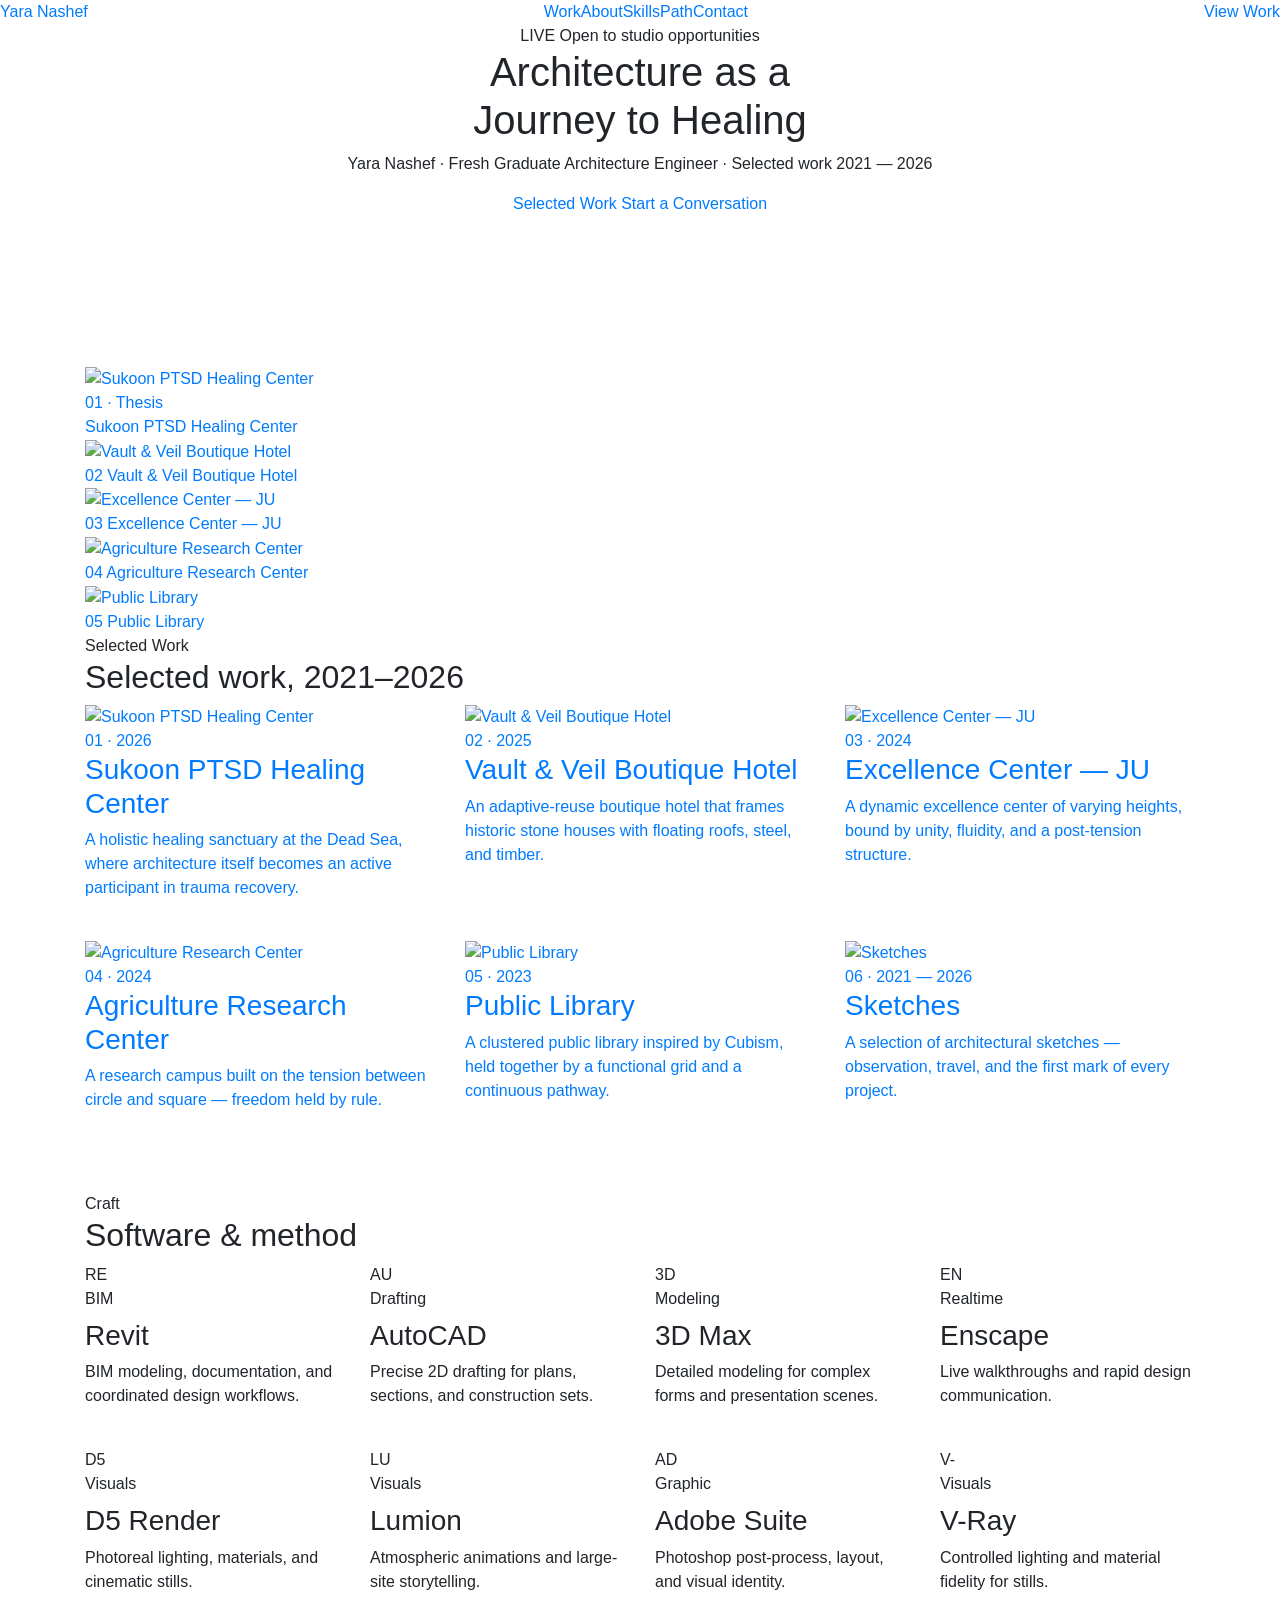
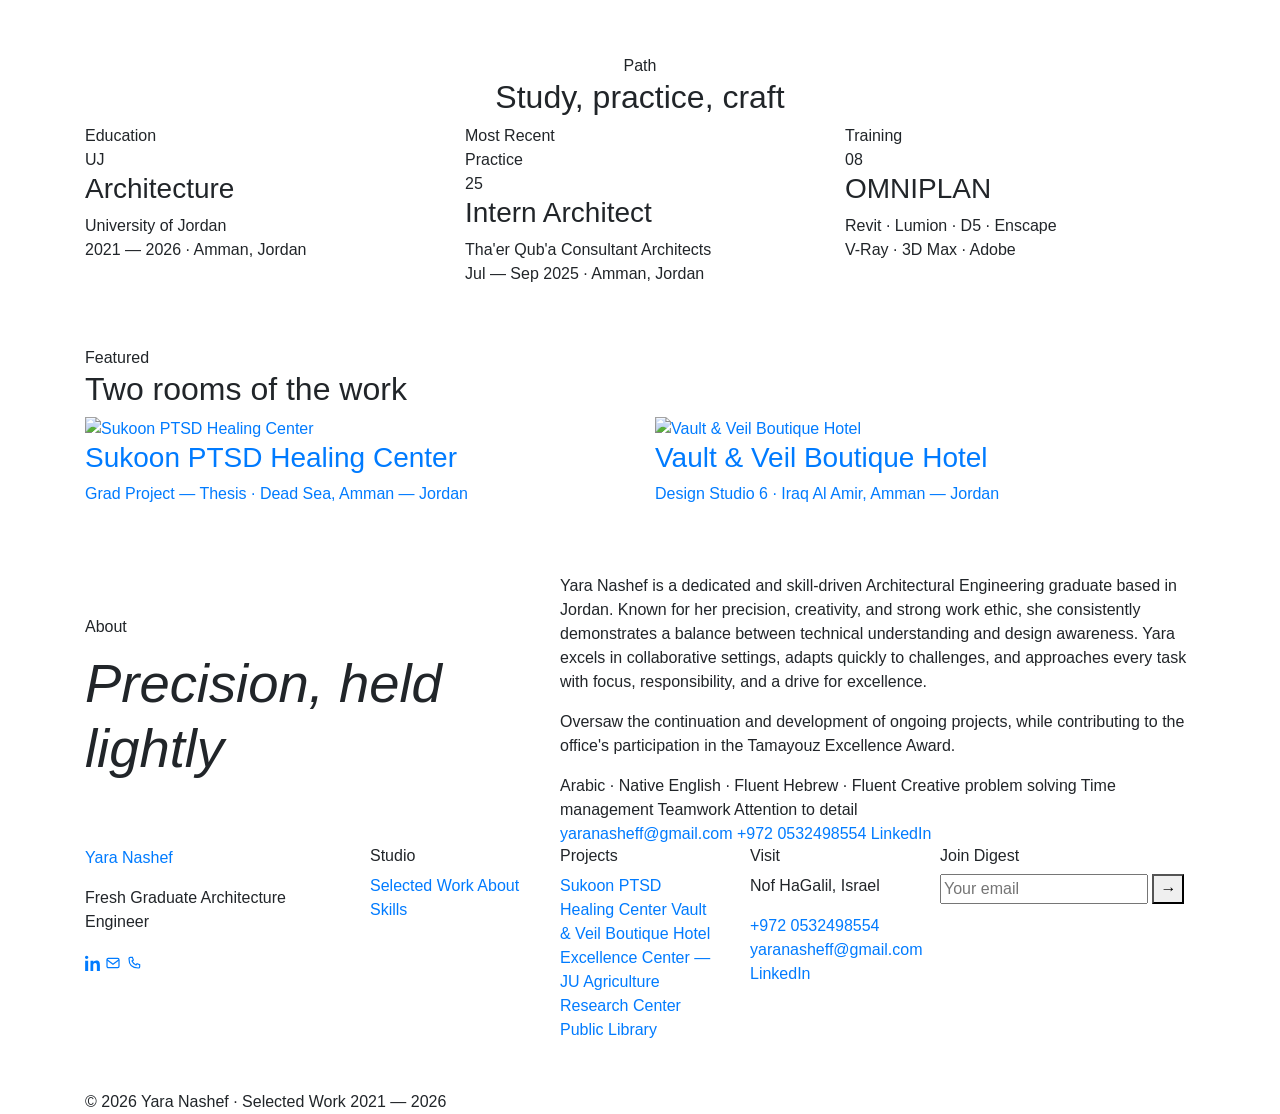
==== docs/index.html @ a408b19b "Publish a static GitHub Pages preview of the portfolio. Co-authored-by: Cursor <cursoragent@cursor.c" ====
<!DOCTYPE html>
<html lang="en">
<head>
    <meta charset="utf-8">
    <meta name="viewport" content="width=device-width, initial-scale=1, viewport-fit=cover">
    <meta name="csrf-token" content="AElKQlkYOIMWTBFy4ZyYw6iFnh1Fe846OutePSgZ">
    <title>Yara Nashef — Portfolio</title>
    <meta name="description" content="Fresh Graduate Architecture Engineer · Selected work 2021–2026">
    <link rel="icon" href="/Portfolio_Ya/favicon.svg" type="image/svg+xml">
    <link rel="icon" href="/Portfolio_Ya/favicon.png" type="image/png" sizes="32x32">
    <link rel="shortcut icon" href="/Portfolio_Ya/favicon.ico">
    <link rel="apple-touch-icon" href="/Portfolio_Ya/apple-touch-icon.png">
    <meta name="theme-color" content="#0a0a0a">
    <link rel="preconnect" href="https://fonts.googleapis.com">
    <link rel="preconnect" href="https://fonts.gstatic.com" crossorigin>
    <link href="https://fonts.googleapis.com/css2?family=Inter:wght@300;400;500;600;700&family=Playfair+Display:ital,wght@0,500;0,700;1,500;1,700&display=swap" rel="stylesheet">
    <link rel="stylesheet" href="https://cdn.jsdelivr.net/npm/bootstrap@4.6.2/dist/css/bootstrap.min.css">
    <link rel="stylesheet" href="/Portfolio_Ya/css/app.css">
</head>
<body>
<div class="page">
    <nav class="navbar-yn d-flex align-items-center justify-content-between">
        <a class="logo" href="https://techsolutions999.github.io/Portfolio_Ya">Yara Nashef</a>
        <div class="nav-links d-none d-lg-flex align-items-center">
            <a href="https://techsolutions999.github.io/Portfolio_Ya#work">Work</a>
            <a href="https://techsolutions999.github.io/Portfolio_Ya#about">About</a>
            <a href="https://techsolutions999.github.io/Portfolio_Ya#skills">Skills</a>
            <a href="https://techsolutions999.github.io/Portfolio_Ya#path">Path</a>
            <a href="https://techsolutions999.github.io/Portfolio_Ya#contact">Contact</a>
        </div>
        <div class="d-flex align-items-center">
            <a class="btn-pill btn-solid d-none d-md-inline-flex" href="https://techsolutions999.github.io/Portfolio_Ya#work">View Work</a>
            <button class="btn-pill btn-line d-lg-none ml-2 navbar-toggler" type="button">Menu</button>
        </div>
    </nav>
    <div id="ynNav" class="yn-menu d-lg-none collapse">
        <div class="glass yn-menu-card">
            <a href="https://techsolutions999.github.io/Portfolio_Ya#work">Work</a>
            <a href="https://techsolutions999.github.io/Portfolio_Ya#about">About</a>
            <a href="https://techsolutions999.github.io/Portfolio_Ya#skills">Skills</a>
            <a href="https://techsolutions999.github.io/Portfolio_Ya#path">Path</a>
            <a href="https://techsolutions999.github.io/Portfolio_Ya#contact">Contact</a>
            <a class="btn-pill btn-solid" href="https://techsolutions999.github.io/Portfolio_Ya#work">View Work</a>
        </div>
    </div>

    
<section class="hero">
    <div class="hero-glow"></div>
    <div class="container">
        <div class="text-center reveal">
            <div class="live-pill">
                <span class="live-dot"></span>
                <span class="live-k">LIVE</span>
                <span class="live-t">Open to studio opportunities</span>
            </div>
            <h1>Architecture as a<br><span class="gold">Journey</span> to Healing</h1>
            <p class="hero-lead">
                Yara Nashef · Fresh Graduate Architecture Engineer · Selected work 2021 — 2026
            </p>
            <div class="hero-cta justify-content-center">
                <a class="btn-pill btn-line" href="#work">Selected Work</a>
                <a class="btn-pill btn-solid" href="#contact">Start a Conversation</a>
            </div>
        </div>

        <div class="hero-stage">
            <svg id="neural"></svg>
            <a class="center-node glass d-block" href="https://techsolutions999.github.io/Portfolio_Ya/work/sukoon-ptsd-healing-center/" data-node="center">
                <img src="/Portfolio_Ya/images/works/15.jpeg" alt="Sukoon PTSD Healing Center">
                <div class="center-cap glass">
                    <span class="label">01 · Thesis</span>
                    <div class="serif center-title">Sukoon PTSD Healing Center</div>
                </div>
            </a>
            <div class="sat-wrap">
                                    <a class="sat sat-1 glass reveal" href="https://techsolutions999.github.io/Portfolio_Ya/work/vault-veil-boutique-hotel/" data-node="sat1">
                        <img src="/Portfolio_Ya/images/works/23.jpeg" alt="Vault &amp; Veil Boutique Hotel">
                        <div class="sat-body">
                            <span class="label">02</span>
                            <span class="sat-name">Vault &amp; Veil Boutique Hotel</span>
                        </div>
                    </a>
                                    <a class="sat sat-2 glass reveal" href="https://techsolutions999.github.io/Portfolio_Ya/work/excellence-center/" data-node="sat2">
                        <img src="/Portfolio_Ya/images/works/44.jpeg" alt="Excellence Center — JU">
                        <div class="sat-body">
                            <span class="label">03</span>
                            <span class="sat-name">Excellence Center — JU</span>
                        </div>
                    </a>
                                    <a class="sat sat-3 glass reveal" href="https://techsolutions999.github.io/Portfolio_Ya/work/agriculture-research-center/" data-node="sat3">
                        <img src="/Portfolio_Ya/images/works/55.jpeg" alt="Agriculture Research Center">
                        <div class="sat-body">
                            <span class="label">04</span>
                            <span class="sat-name">Agriculture Research Center</span>
                        </div>
                    </a>
                                    <a class="sat sat-4 glass reveal" href="https://techsolutions999.github.io/Portfolio_Ya/work/public-library/" data-node="sat4">
                        <img src="/Portfolio_Ya/images/works/61.jpeg" alt="Public Library">
                        <div class="sat-body">
                            <span class="label">05</span>
                            <span class="sat-name">Public Library</span>
                        </div>
                    </a>
                            </div>
        </div>
    </div>
</section>

<section class="section" id="work">
    <div class="container">
        <div class="section-head reveal-up">
            <div class="label">Selected Work</div>
            <h2>Selected work, 2021–2026</h2>
        </div>
        <div class="row">
                            <div class="col-12 col-sm-6 col-lg-4 mb-4 reveal-up">
                    <a class="work-card glass" href="https://techsolutions999.github.io/Portfolio_Ya/work/sukoon-ptsd-healing-center/">
                        <img src="/Portfolio_Ya/images/works/15.jpeg" alt="Sukoon PTSD Healing Center">
                        <div class="pad">
                            <div class="code">01 · 2026</div>
                            <h3>Sukoon PTSD Healing Center</h3>
                            <p>A holistic healing sanctuary at the Dead Sea, where architecture itself becomes an active participant in trauma recovery.</p>
                        </div>
                    </a>
                </div>
                            <div class="col-12 col-sm-6 col-lg-4 mb-4 reveal-up">
                    <a class="work-card glass" href="https://techsolutions999.github.io/Portfolio_Ya/work/vault-veil-boutique-hotel/">
                        <img src="/Portfolio_Ya/images/works/23.jpeg" alt="Vault &amp; Veil Boutique Hotel">
                        <div class="pad">
                            <div class="code">02 · 2025</div>
                            <h3>Vault &amp; Veil Boutique Hotel</h3>
                            <p>An adaptive-reuse boutique hotel that frames historic stone houses with floating roofs, steel, and timber.</p>
                        </div>
                    </a>
                </div>
                            <div class="col-12 col-sm-6 col-lg-4 mb-4 reveal-up">
                    <a class="work-card glass" href="https://techsolutions999.github.io/Portfolio_Ya/work/excellence-center/">
                        <img src="/Portfolio_Ya/images/works/44.jpeg" alt="Excellence Center — JU">
                        <div class="pad">
                            <div class="code">03 · 2024</div>
                            <h3>Excellence Center — JU</h3>
                            <p>A dynamic excellence center of varying heights, bound by unity, fluidity, and a post-tension structure.</p>
                        </div>
                    </a>
                </div>
                            <div class="col-12 col-sm-6 col-lg-4 mb-4 reveal-up">
                    <a class="work-card glass" href="https://techsolutions999.github.io/Portfolio_Ya/work/agriculture-research-center/">
                        <img src="/Portfolio_Ya/images/works/55.jpeg" alt="Agriculture Research Center">
                        <div class="pad">
                            <div class="code">04 · 2024</div>
                            <h3>Agriculture Research Center</h3>
                            <p>A research campus built on the tension between circle and square — freedom held by rule.</p>
                        </div>
                    </a>
                </div>
                            <div class="col-12 col-sm-6 col-lg-4 mb-4 reveal-up">
                    <a class="work-card glass" href="https://techsolutions999.github.io/Portfolio_Ya/work/public-library/">
                        <img src="/Portfolio_Ya/images/works/61.jpeg" alt="Public Library">
                        <div class="pad">
                            <div class="code">05 · 2023</div>
                            <h3>Public Library</h3>
                            <p>A clustered public library inspired by Cubism, held together by a functional grid and a continuous pathway.</p>
                        </div>
                    </a>
                </div>
                            <div class="col-12 col-sm-6 col-lg-4 mb-4 reveal-up">
                    <a class="work-card glass" href="https://techsolutions999.github.io/Portfolio_Ya/work/sketches/">
                        <img src="/Portfolio_Ya/images/works/76.jpeg" alt="Sketches">
                        <div class="pad">
                            <div class="code">06 · 2021 — 2026</div>
                            <h3>Sketches</h3>
                            <p>A selection of architectural sketches — observation, travel, and the first mark of every project.</p>
                        </div>
                    </a>
                </div>
                    </div>
    </div>
</section>

<section class="section" id="skills" style="padding-top:40px;">
    <div class="container">
        <div class="section-head reveal-up">
            <div class="label">Craft</div>
            <h2>Software & method</h2>
        </div>
        <div class="row">
                            <div class="col-6 col-lg-3 mb-4 reveal-up">
                    <div class="skill-card glass">
                        <div class="ico">RE</div>
                        <div class="label mb-2">BIM</div>
                        <h3>Revit</h3>
                        <p>BIM modeling, documentation, and coordinated design workflows.</p>
                    </div>
                </div>
                            <div class="col-6 col-lg-3 mb-4 reveal-up">
                    <div class="skill-card glass">
                        <div class="ico">AU</div>
                        <div class="label mb-2">Drafting</div>
                        <h3>AutoCAD</h3>
                        <p>Precise 2D drafting for plans, sections, and construction sets.</p>
                    </div>
                </div>
                            <div class="col-6 col-lg-3 mb-4 reveal-up">
                    <div class="skill-card glass">
                        <div class="ico">3D</div>
                        <div class="label mb-2">Modeling</div>
                        <h3>3D Max</h3>
                        <p>Detailed modeling for complex forms and presentation scenes.</p>
                    </div>
                </div>
                            <div class="col-6 col-lg-3 mb-4 reveal-up">
                    <div class="skill-card glass">
                        <div class="ico">EN</div>
                        <div class="label mb-2">Realtime</div>
                        <h3>Enscape</h3>
                        <p>Live walkthroughs and rapid design communication.</p>
                    </div>
                </div>
                            <div class="col-6 col-lg-3 mb-4 reveal-up">
                    <div class="skill-card glass">
                        <div class="ico">D5</div>
                        <div class="label mb-2">Visuals</div>
                        <h3>D5 Render</h3>
                        <p>Photoreal lighting, materials, and cinematic stills.</p>
                    </div>
                </div>
                            <div class="col-6 col-lg-3 mb-4 reveal-up">
                    <div class="skill-card glass">
                        <div class="ico">LU</div>
                        <div class="label mb-2">Visuals</div>
                        <h3>Lumion</h3>
                        <p>Atmospheric animations and large-site storytelling.</p>
                    </div>
                </div>
                            <div class="col-6 col-lg-3 mb-4 reveal-up">
                    <div class="skill-card glass">
                        <div class="ico">AD</div>
                        <div class="label mb-2">Graphic</div>
                        <h3>Adobe Suite</h3>
                        <p>Photoshop post-process, layout, and visual identity.</p>
                    </div>
                </div>
                            <div class="col-6 col-lg-3 mb-4 reveal-up">
                    <div class="skill-card glass">
                        <div class="ico">V-</div>
                        <div class="label mb-2">Visuals</div>
                        <h3>V-Ray</h3>
                        <p>Controlled lighting and material fidelity for stills.</p>
                    </div>
                </div>
                    </div>
    </div>
</section>

<section class="section" id="path" style="padding-top:20px;">
    <div class="container">
        <div class="section-head text-center reveal-up">
            <div class="label">Path</div>
            <h2>Study, practice, craft</h2>
        </div>
        <div class="row justify-content-center">
            <div class="col-lg-4 mb-4 reveal-up">
                <div class="path-card glass">
                    <div class="label">Education</div>
                    <div class="num">UJ</div>
                    <h3>Architecture</h3>
                    <p>University of Jordan<br>2021 — 2026 · Amman, Jordan</p>
                </div>
            </div>
            <div class="col-lg-4 mb-4 reveal-up">
                <div class="path-card glass hot">
                    <div class="badge-pop">Most Recent</div>
                    <div class="label">Practice</div>
                    <div class="num">25</div>
                    <h3>Intern Architect</h3>
                    <p>Tha&#039;er Qub&#039;a Consultant Architects<br>Jul — Sep 2025 · Amman, Jordan</p>
                </div>
            </div>
            <div class="col-lg-4 mb-4 reveal-up">
                <div class="path-card glass">
                    <div class="label">Training</div>
                    <div class="num">08</div>
                    <h3>OMNIPLAN</h3>
                    <p>Revit · Lumion · D5 · Enscape<br>V-Ray · 3D Max · Adobe</p>
                </div>
            </div>
        </div>
    </div>
</section>

<section class="section" id="featured" style="padding-top:20px;">
    <div class="container">
        <div class="section-head reveal-up">
            <div class="label">Featured</div>
            <h2>Two rooms of the work</h2>
        </div>
        <div class="row">
                            <div class="col-lg-6 mb-5 reveal-up">
                    <a class="feat-card" href="https://techsolutions999.github.io/Portfolio_Ya/work/sukoon-ptsd-healing-center/">
                        <div class="ratio glass">
                            <img src="/Portfolio_Ya/images/works/15.jpeg" alt="Sukoon PTSD Healing Center">
                        </div>
                        <div class="cap">
                            <h3>Sukoon PTSD Healing Center</h3>
                            <div class="role">Grad Project — Thesis · Dead Sea, Amman — Jordan</div>
                        </div>
                    </a>
                </div>
                            <div class="col-lg-6 mb-5 reveal-up">
                    <a class="feat-card" href="https://techsolutions999.github.io/Portfolio_Ya/work/vault-veil-boutique-hotel/">
                        <div class="ratio glass">
                            <img src="/Portfolio_Ya/images/works/23.jpeg" alt="Vault &amp; Veil Boutique Hotel">
                        </div>
                        <div class="cap">
                            <h3>Vault &amp; Veil Boutique Hotel</h3>
                            <div class="role">Design Studio 6 · Iraq Al Amir, Amman — Jordan</div>
                        </div>
                    </a>
                </div>
                    </div>
    </div>
</section>

<section class="section" id="about" style="padding-top:20px;">
    <div class="container">
        <div class="row align-items-center">
            <div class="col-lg-5 mb-4 reveal-up">
                <div class="label">About</div>
                <h2 class="serif" style="font-style:italic;font-size:clamp(2rem,5vw,3.4rem);margin:12px 0 0;">Precision, held lightly</h2>
            </div>
            <div class="col-lg-7 about-grid reveal-up">
                <p>Yara Nashef is a dedicated and skill-driven Architectural Engineering graduate based in Jordan. Known for her precision, creativity, and strong work ethic, she consistently demonstrates a balance between technical understanding and design awareness. Yara excels in collaborative settings, adapts quickly to challenges, and approaches every task with focus, responsibility, and a drive for excellence.</p>
                <p class="mt-3">Oversaw the continuation and development of ongoing projects, while contributing to the office&#039;s participation in the Tamayouz Excellence Award.</p>
                <div class="lang-row">
                                            <span class="lang-chip">Arabic · Native</span>
                                            <span class="lang-chip">English · Fluent</span>
                                            <span class="lang-chip">Hebrew · Fluent</span>
                                                                <span class="lang-chip">Creative problem solving</span>
                                            <span class="lang-chip">Time management</span>
                                            <span class="lang-chip">Teamwork</span>
                                            <span class="lang-chip">Attention to detail</span>
                                    </div>
                <div class="lang-row">
                    <a class="lang-chip" href="mailto:yaranasheff@gmail.com">yaranasheff@gmail.com</a>
                    <a class="lang-chip" href="tel:+972532498554">+972 0532498554</a>
                    <a class="lang-chip" href="https://www.linkedin.com/in/yara-nashef-32b952216/" target="_blank" rel="noopener">LinkedIn</a>
                </div>
            </div>
        </div>
    </div>
</section>

    <footer class="site-footer" id="contact">
        <div class="container">
            <div class="row">
                <div class="col-12 col-lg-3 foot-col mb-4 mb-lg-5">
                    <a class="logo serif foot-logo" href="https://techsolutions999.github.io/Portfolio_Ya">Yara Nashef</a>
                    <p class="mt-3">Fresh Graduate Architecture Engineer</p>
                    <div class="soc-row mt-3">
                        <a class="soc" href="https://www.linkedin.com/in/yara-nashef-32b952216/" target="_blank" rel="noopener" aria-label="LinkedIn">
                            <svg width="16" height="16" viewBox="0 0 24 24" fill="currentColor"><path d="M4.98 3.5C4.98 4.88 3.88 6 2.5 6S0 4.88 0 3.5 1.12 1 2.5 1s2.48 1.12 2.48 2.5zM.24 8.5h4.52V24H.24V8.5zM8.24 8.5h4.33v2.12h.06c.6-1.14 2.08-2.34 4.28-2.34 4.58 0 5.43 3.01 5.43 6.93V24h-4.52v-7.69c0-1.83-.03-4.19-2.55-4.19-2.56 0-2.95 2-2.95 4.06V24H8.24V8.5z"/></svg>
                        </a>
                        <a class="soc" href="mailto:yaranasheff@gmail.com" aria-label="Email">
                            <svg width="16" height="16" viewBox="0 0 24 24" fill="none" stroke="currentColor" stroke-width="1.8"><rect x="3" y="5" width="18" height="14" rx="2"/><path d="M3 7l9 7 9-7"/></svg>
                        </a>
                        <a class="soc" href="tel:+972532498554" aria-label="Phone">
                            <svg width="16" height="16" viewBox="0 0 24 24" fill="none" stroke="currentColor" stroke-width="1.8"><path d="M6.5 3.5h3l1.5 4-2 1.5a12 12 0 006 6l1.5-2 4 1.5v3c0 1-1 2-2 2C9 19.5 4.5 15 4.5 5.5c0-1 1-2 2-2z"/></svg>
                        </a>
                    </div>
                </div>
                <div class="col-6 col-lg-2 foot-col mb-4 mb-lg-5">
                    <h6>Studio</h6>
                    <a href="https://techsolutions999.github.io/Portfolio_Ya#work">Selected Work</a>
                    <a href="https://techsolutions999.github.io/Portfolio_Ya#about">About</a>
                    <a href="https://techsolutions999.github.io/Portfolio_Ya#skills">Skills</a>
                </div>
                <div class="col-6 col-lg-2 foot-col mb-4 mb-lg-5">
                    <h6>Projects</h6>
                                            <a href="https://techsolutions999.github.io/Portfolio_Ya/work/sukoon-ptsd-healing-center/">Sukoon PTSD Healing Center</a>
                                            <a href="https://techsolutions999.github.io/Portfolio_Ya/work/vault-veil-boutique-hotel/">Vault &amp; Veil Boutique Hotel</a>
                                            <a href="https://techsolutions999.github.io/Portfolio_Ya/work/excellence-center/">Excellence Center — JU</a>
                                            <a href="https://techsolutions999.github.io/Portfolio_Ya/work/agriculture-research-center/">Agriculture Research Center</a>
                                            <a href="https://techsolutions999.github.io/Portfolio_Ya/work/public-library/">Public Library</a>
                                    </div>
                <div class="col-12 col-sm-6 col-lg-2 foot-col mb-4 mb-lg-5">
                    <h6>Visit</h6>
                    <p>Nof HaGalil, Israel</p>
                    <a href="tel:+972532498554">+972 0532498554</a>
                    <a href="mailto:yaranasheff@gmail.com">yaranasheff@gmail.com</a>
                    <a href="https://www.linkedin.com/in/yara-nashef-32b952216/" target="_blank" rel="noopener">LinkedIn</a>
                </div>
                <div class="col-12 col-sm-6 col-lg-3 foot-col mb-4 mb-lg-5">
                    <h6>Join Digest</h6>
                                        <form method="POST" action="mailto:yaranasheff@gmail.com">
                        <input type="hidden" name="_token" value="AElKQlkYOIMWTBFy4ZyYw6iFnh1Fe846OutePSgZ" autocomplete="off">                        <input type="hidden" name="name" value="Digest">
                        <input type="hidden" name="message" value="Please add me to the studio digest.">
                        <div class="digest">
                            <input type="email" name="email" placeholder="Your email" required>
                            <button type="submit" aria-label="Send">→</button>
                        </div>
                    </form>
                </div>
            </div>
            <div class="copy">© 2026 Yara Nashef · Selected Work 2021 — 2026</div>
        </div>
    </footer>
</div>
<script src="https://code.jquery.com/jquery-3.6.0.min.js"></script>
<script src="https://cdn.jsdelivr.net/npm/bootstrap@4.6.2/dist/js/bootstrap.bundle.min.js"></script>
<script src="https://cdnjs.cloudflare.com/ajax/libs/gsap/3.12.5/gsap.min.js"></script>
<script src="https://cdnjs.cloudflare.com/ajax/libs/gsap/3.12.5/ScrollTrigger.min.js"></script>
<script src="/Portfolio_Ya/js/app.js"></script>
</body>
</html>
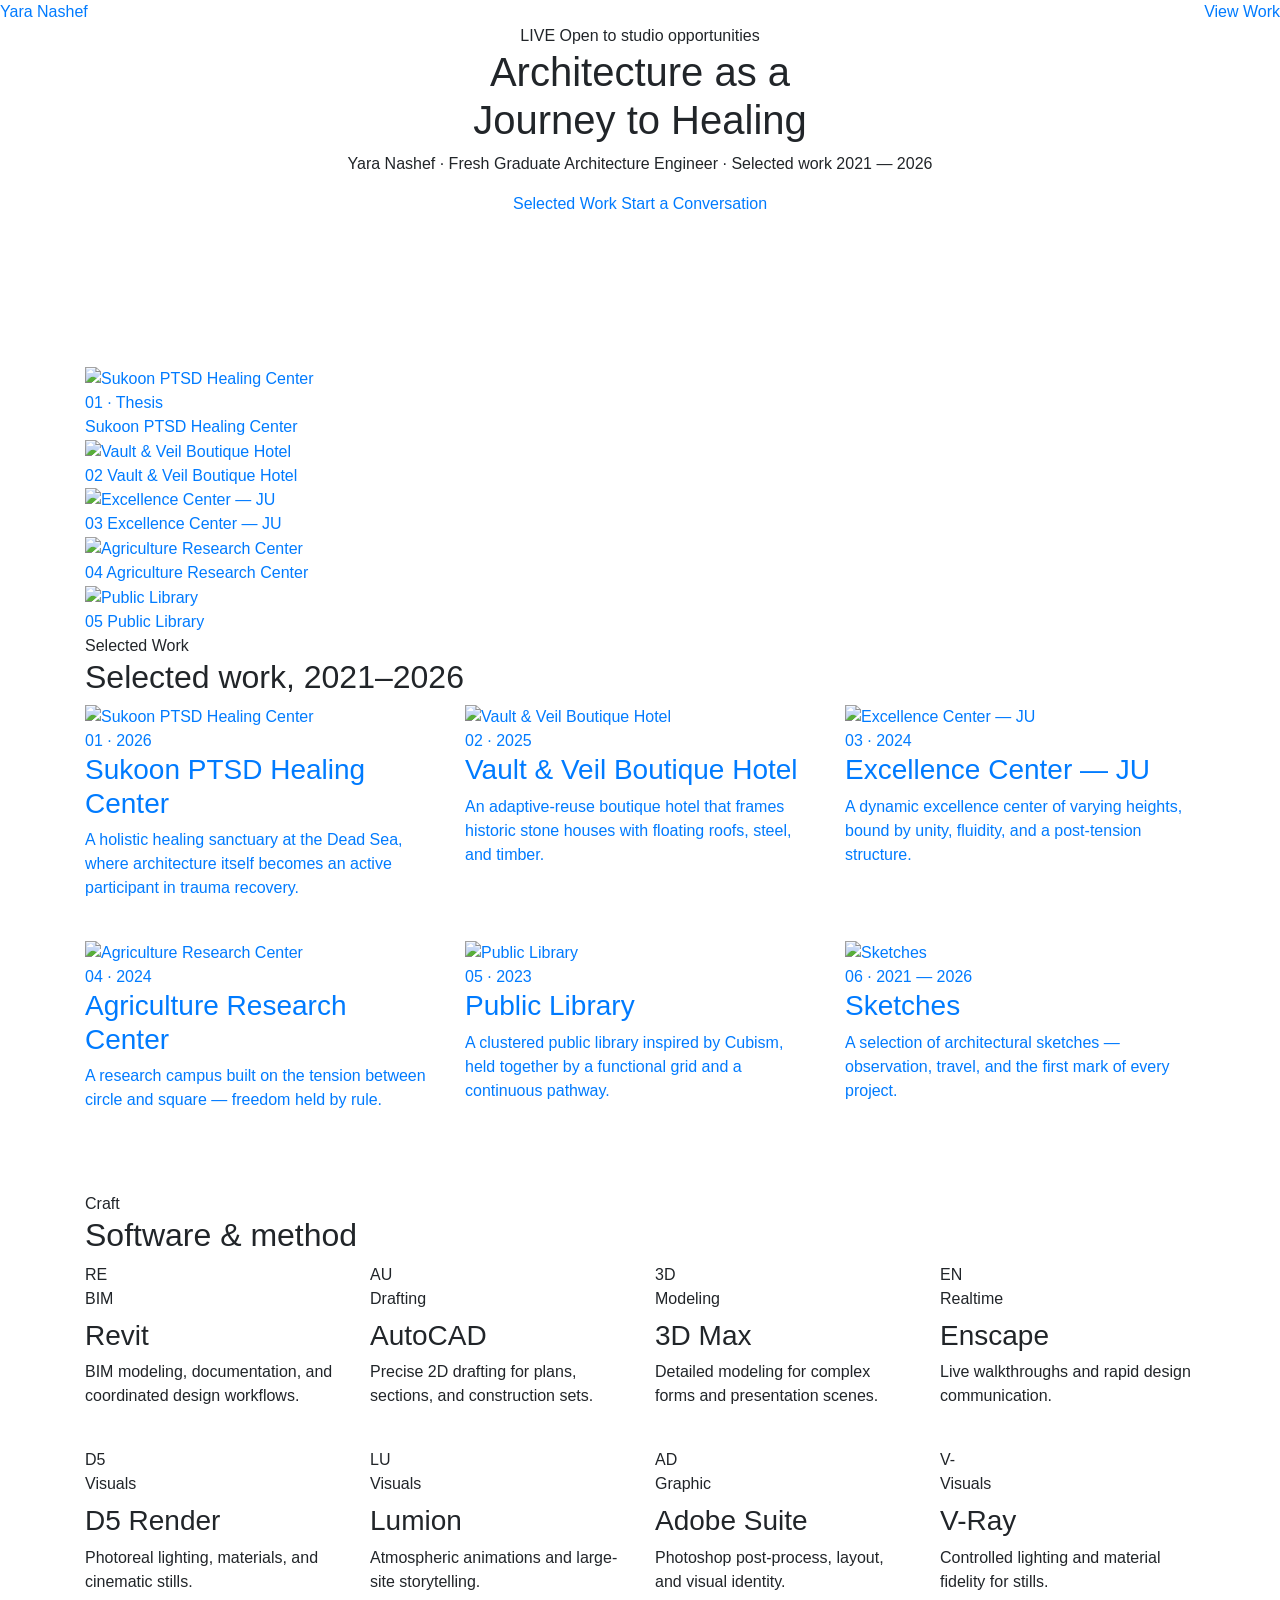
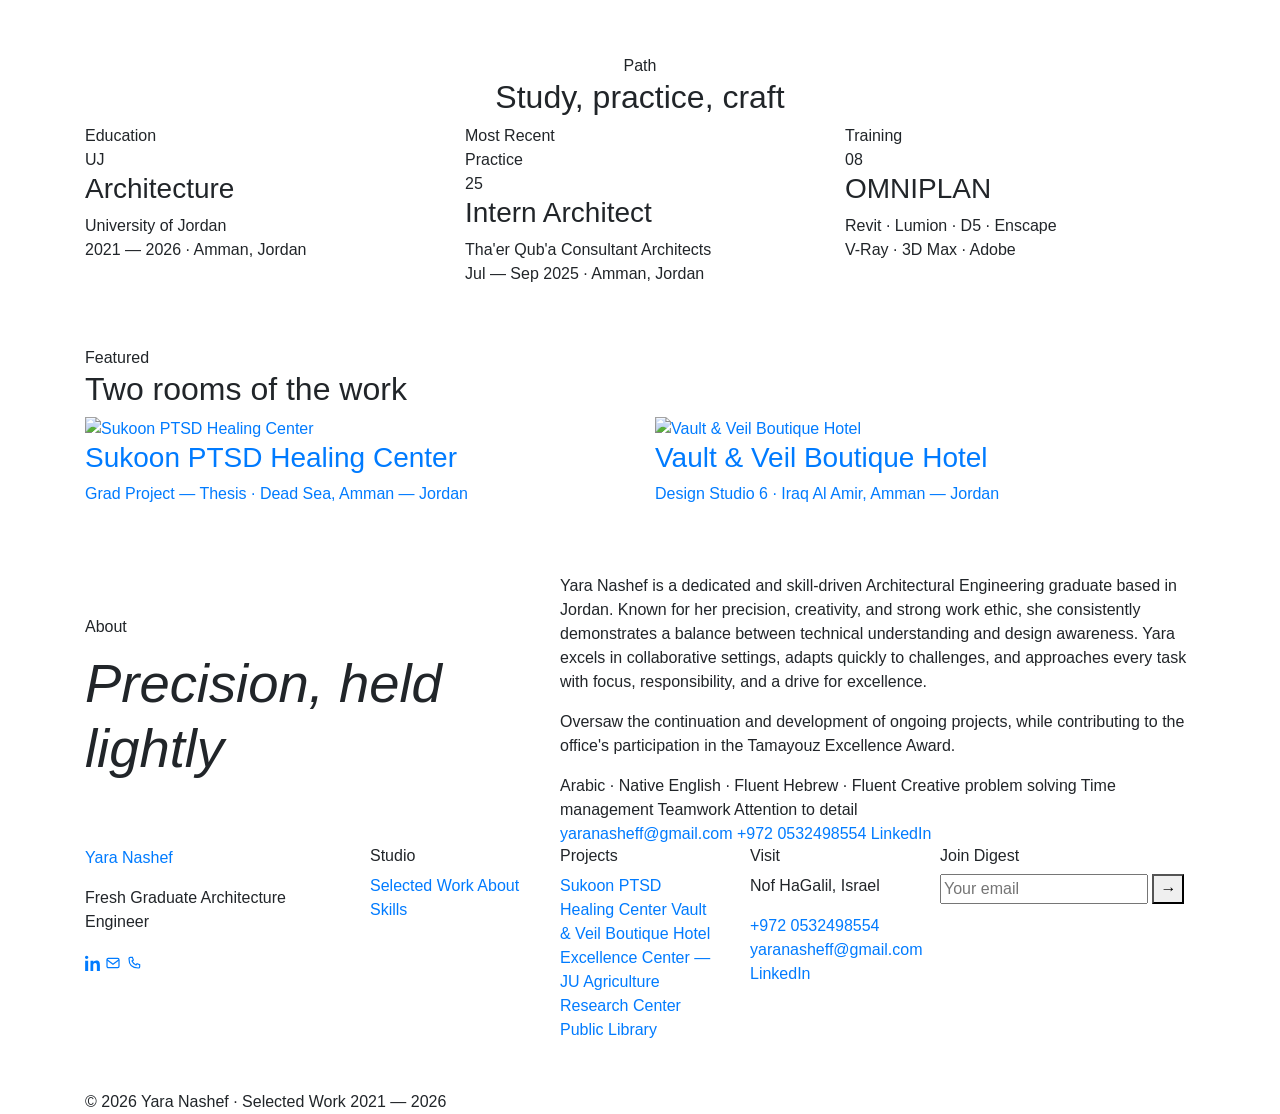
==== commit e3cbe335: "Remove the center navbar links and keep View Work. Co-authored-by: Cursor <cursoragent@cursor.com>" ====
--- a/docs/index.html
+++ b/docs/index.html
@@ -21,28 +21,10 @@
 <div class="page">
     <nav class="navbar-yn d-flex align-items-center justify-content-between">
         <a class="logo" href="https://techsolutions999.github.io/Portfolio_Ya">Yara Nashef</a>
-        <div class="nav-links d-none d-lg-flex align-items-center">
-            <a href="https://techsolutions999.github.io/Portfolio_Ya#work">Work</a>
-            <a href="https://techsolutions999.github.io/Portfolio_Ya#about">About</a>
-            <a href="https://techsolutions999.github.io/Portfolio_Ya#skills">Skills</a>
-            <a href="https://techsolutions999.github.io/Portfolio_Ya#path">Path</a>
-            <a href="https://techsolutions999.github.io/Portfolio_Ya#contact">Contact</a>
-        </div>
         <div class="d-flex align-items-center">
-            <a class="btn-pill btn-solid d-none d-md-inline-flex" href="https://techsolutions999.github.io/Portfolio_Ya#work">View Work</a>
-            <button class="btn-pill btn-line d-lg-none ml-2 navbar-toggler" type="button">Menu</button>
+            <a class="btn-pill btn-solid" href="https://techsolutions999.github.io/Portfolio_Ya/#work">View Work</a>
         </div>
     </nav>
-    <div id="ynNav" class="yn-menu d-lg-none collapse">
-        <div class="glass yn-menu-card">
-            <a href="https://techsolutions999.github.io/Portfolio_Ya#work">Work</a>
-            <a href="https://techsolutions999.github.io/Portfolio_Ya#about">About</a>
-            <a href="https://techsolutions999.github.io/Portfolio_Ya#skills">Skills</a>
-            <a href="https://techsolutions999.github.io/Portfolio_Ya#path">Path</a>
-            <a href="https://techsolutions999.github.io/Portfolio_Ya#contact">Contact</a>
-            <a class="btn-pill btn-solid" href="https://techsolutions999.github.io/Portfolio_Ya#work">View Work</a>
-        </div>
-    </div>
 
     
 <section class="hero">
@@ -371,9 +353,9 @@
                 </div>
                 <div class="col-6 col-lg-2 foot-col mb-4 mb-lg-5">
                     <h6>Studio</h6>
-                    <a href="https://techsolutions999.github.io/Portfolio_Ya#work">Selected Work</a>
-                    <a href="https://techsolutions999.github.io/Portfolio_Ya#about">About</a>
-                    <a href="https://techsolutions999.github.io/Portfolio_Ya#skills">Skills</a>
+                    <a href="https://techsolutions999.github.io/Portfolio_Ya/#work">Selected Work</a>
+                    <a href="https://techsolutions999.github.io/Portfolio_Ya/#about">About</a>
+                    <a href="https://techsolutions999.github.io/Portfolio_Ya/#skills">Skills</a>
                 </div>
                 <div class="col-6 col-lg-2 foot-col mb-4 mb-lg-5">
                     <h6>Projects</h6>
